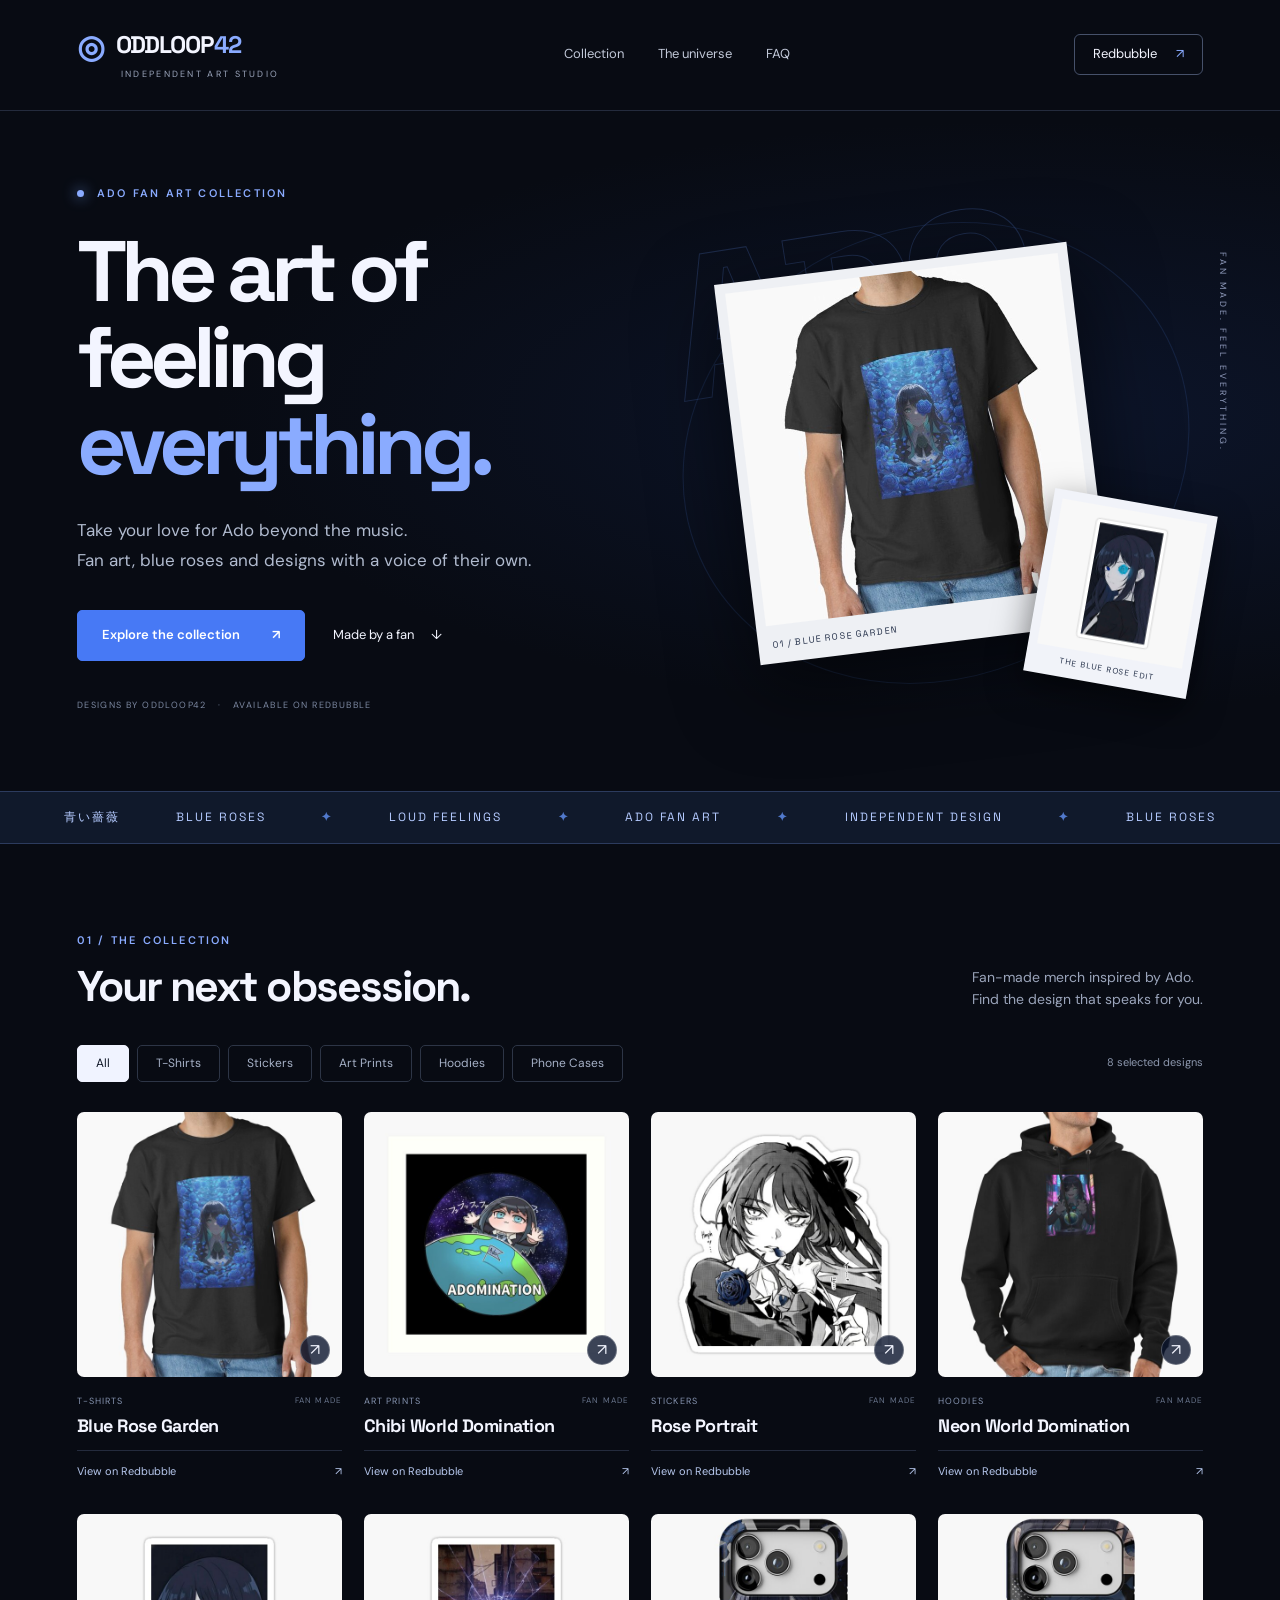
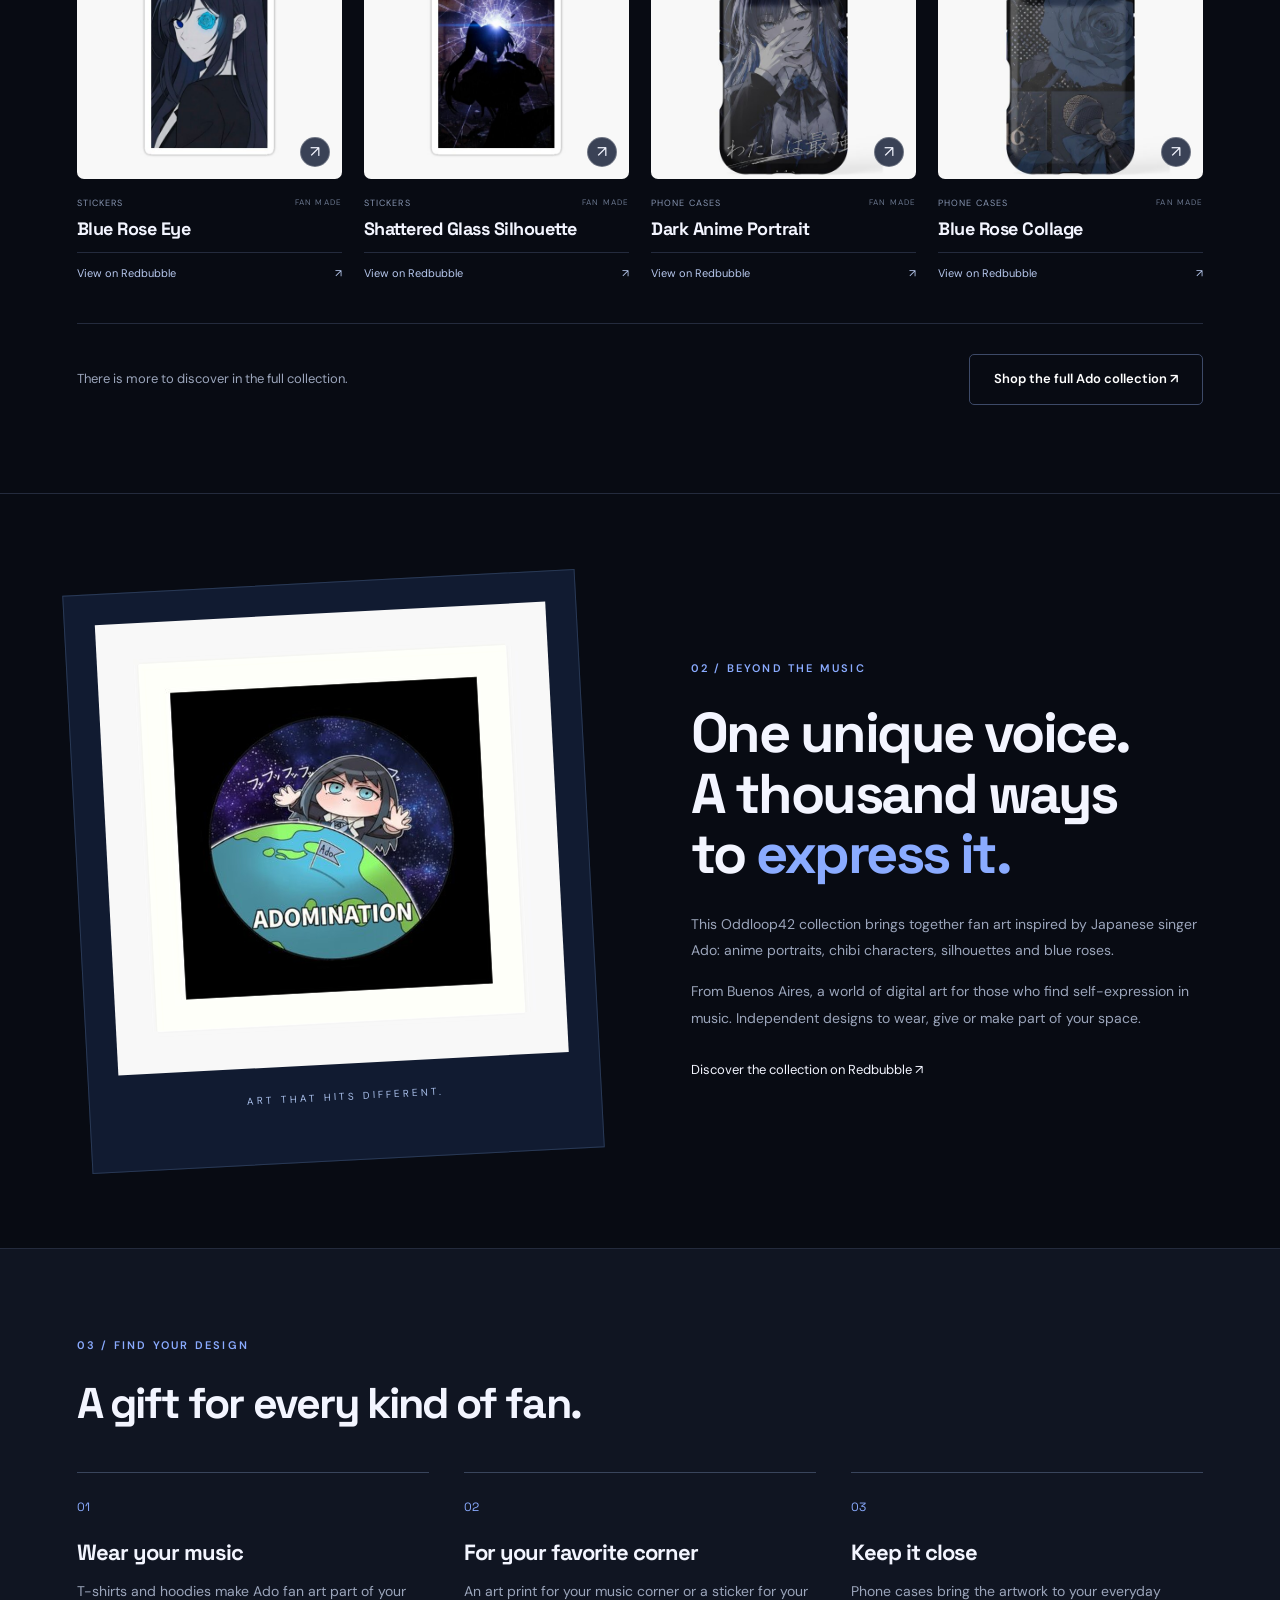
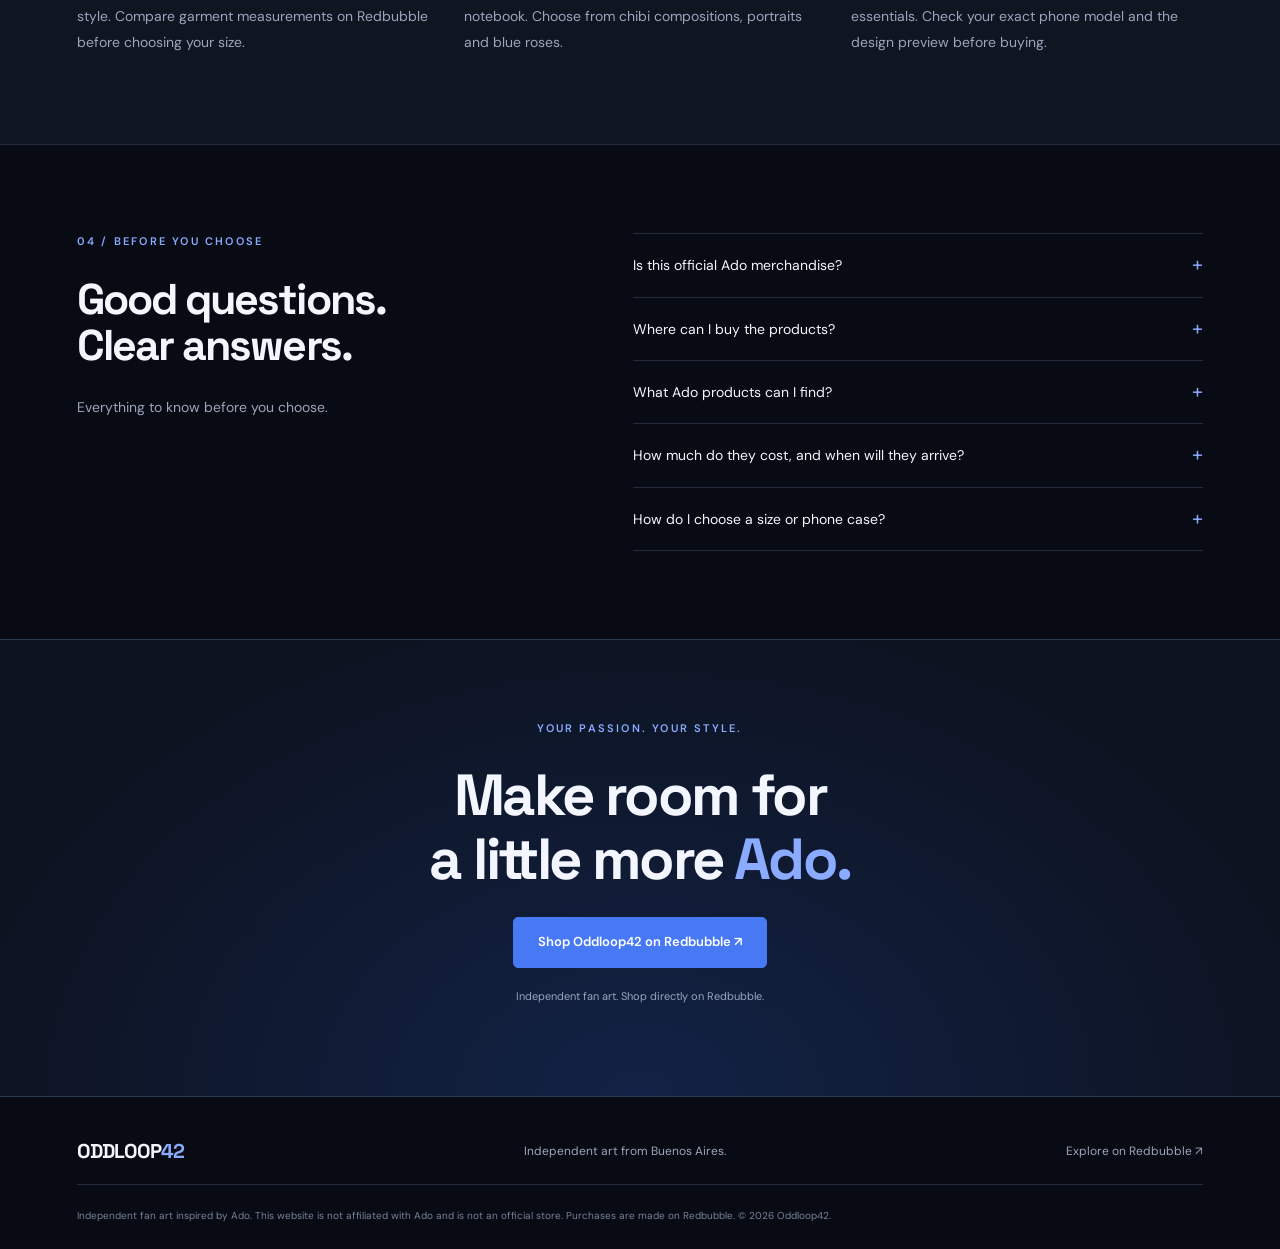
==== index.html @ e6bc679f "Add files via upload" ====
<!doctype html><html lang="en"><head><meta charset="utf-8"><meta name="viewport" content="width=device-width,initial-scale=1"><title>Ado Fan Art Merch: T-Shirts, Stickers &amp; Gifts | Oddloop42</title><meta name="description" content="Discover Ado fan-made merch by Oddloop42: T-shirts, stickers, art prints, hoodies and phone cases with blue roses and anime art. Shop on Redbubble."><meta name="robots" content="index,follow,max-image-preview:large"><meta name="theme-color" content="#080b13"><meta property="og:type" content="website"><meta property="og:locale" content="en_US"><meta property="og:title" content="Ado Fan Art Merch: T-Shirts, Stickers &amp; Gifts | Oddloop42"><meta property="og:description" content="Discover Ado fan-made merch by Oddloop42: T-shirts, stickers, art prints, hoodies and phone cases with blue roses and anime art. Shop on Redbubble."><meta name="twitter:card" content="summary_large_image"><link rel="icon" href="assets/favicon.svg" type="image/svg+xml"><link rel="stylesheet" href="assets/style.css"><script type="application/ld+json">{"@context": "https://schema.org", "@type": "CollectionPage", "name": "Ado Fan-Made Merch | Oddloop42", "description": "A selection of T-shirts, stickers, art prints, hoodies and phone cases featuring Ado fan art by Oddloop42.", "inLanguage": "en", "about": {"@type": "Thing", "name": "Ado fan art"}, "publisher": {"@type": "Organization", "name": "Oddloop42", "sameAs": ["https://oddloop42.redbubble.com"]}}</script></head><body><a class="skip" href="#content">Skip to content</a><header><a class="brand" href="index.html" aria-label="Oddloop42, home"><span class="mark">◎</span> ODDLOOP<span class="blue">42</span><small>INDEPENDENT ART STUDIO</small></a><nav aria-label="Main navigation"><a href="index.html#collection">Collection</a><a href="index.html#universe">The universe</a><a href="index.html#faq">FAQ</a></nav><a class="shop-nav" href="https://www.redbubble.com/people/oddloop42/shop?asc=u&collections=4354562" target="_blank" rel="noopener">Redbubble <span>↗</span></a></header>
<main id="content"><section class="hero"><div class="hero-copy"><p class="eyebrow"><span class="live-dot"></span> ADO FAN ART COLLECTION</p><h1>The art of<br>feeling <em>everything.</em></h1><p class="intro">Take your love for Ado beyond the music.<br>Fan art, blue roses and designs with a voice of their own.</p><div class="hero-actions"><a class="button" href="#collection">Explore the collection <span>↗</span></a><a class="text-link" href="#universe">Made by a fan <span>↓</span></a></div><p class="hero-note">DESIGNS BY ODDLOOP42 <span>·</span> AVAILABLE ON REDBUBBLE</p></div><div class="hero-art"><span class="outline-word" aria-hidden="true">ADO</span><div class="orbit" aria-hidden="true"></div><a class="hero-main-image" href="designs/blue-rose-garden.html"><img src="assets/blue-rose-garden.jpg" width="600" height="600" fetchpriority="high" alt="Ado Blue Rose Garden black T-shirt by Oddloop42"><span>01 / BLUE ROSE GARDEN <b>↗</b></span></a><a class="hero-small-image" href="designs/blue-rose-eye.html"><img src="assets/blue-rose-eye.jpg" width="600" height="600" alt="Ado Blue Rose Eye sticker"><span>THE BLUE ROSE EDIT</span></a><span class="vertical-note">FAN MADE. FEEL EVERYTHING.</span></div></section>
<div class="ticker" aria-hidden="true"><span>青い薔薇</span> BLUE ROSES <b>✦</b> LOUD FEELINGS <b>✦</b> ADO FAN ART <b>✦</b> INDEPENDENT DESIGN <b>✦</b> BLUE ROSES</div>
<section id="collection" class="collection section"><div class="section-top"><div><p class="eyebrow">01 / THE COLLECTION</p><h2>Your next obsession.</h2></div><p>Fan-made merch inspired by Ado.<br>Find the design that speaks for you.</p></div><div class="filters" role="group" aria-label="Filter products"><button type="button" data-filter="All" aria-pressed="true">All</button><button type="button" data-filter="T-Shirts" aria-pressed="false">T-Shirts</button><button type="button" data-filter="Stickers" aria-pressed="false">Stickers</button><button type="button" data-filter="Art Prints" aria-pressed="false">Art Prints</button><button type="button" data-filter="Hoodies" aria-pressed="false">Hoodies</button><button type="button" data-filter="Phone Cases" aria-pressed="false">Phone Cases</button><span id="count" aria-live="polite">8 selected designs</span></div><div class="product-grid"><article class="product" data-category="T-Shirts"><a class="product-image" href="designs/blue-rose-garden.html"><img src="assets/blue-rose-garden.jpg" width="600" height="600" loading="lazy" decoding="async" alt="T-Shirts featuring Ado: Blue Rose Garden, designed by Oddloop42"><span class="image-arrow" aria-hidden="true">↗</span></a><div class="product-meta"><span>T-Shirts</span><span>FAN MADE</span></div><h3><a href="designs/blue-rose-garden.html">Blue Rose Garden</a></h3><a class="product-buy" href="https://www.redbubble.com/i/t-shirt/Ado-Blue-Rose-Garden-Utaite-Anime-Art-by-Oddloop42/174841764/lrcw" target="_blank" rel="noopener">View on Redbubble <span>↗</span></a></article><article class="product" data-category="Art Prints"><a class="product-image" href="designs/chibi-world-domination.html"><img src="assets/chibi-world-domination.jpg" width="600" height="600" loading="lazy" decoding="async" alt="Art Prints featuring Ado: Chibi World Domination, designed by Oddloop42"><span class="image-arrow" aria-hidden="true">↗</span></a><div class="product-meta"><span>Art Prints</span><span>FAN MADE</span></div><h3><a href="designs/chibi-world-domination.html">Chibi World Domination</a></h3><a class="product-buy" href="https://www.redbubble.com/i/art-print/Ado-Chibi-World-Domination-Adomination-Space-Art-by-Oddloop42/173687102/wqnt" target="_blank" rel="noopener">View on Redbubble <span>↗</span></a></article><article class="product" data-category="Stickers"><a class="product-image" href="designs/rose-portrait.html"><img src="assets/rose-portrait.jpg" width="600" height="600" loading="lazy" decoding="async" alt="Stickers featuring Ado: Rose Portrait, designed by Oddloop42"><span class="image-arrow" aria-hidden="true">↗</span></a><div class="product-meta"><span>Stickers</span><span>FAN MADE</span></div><h3><a href="designs/rose-portrait.html">Rose Portrait</a></h3><a class="product-buy" href="https://www.redbubble.com/i/sticker/Ado-Rose-Portrait-Monochrome-Utaite-Fan-Art-by-Oddloop42/180071216/7sgk" target="_blank" rel="noopener">View on Redbubble <span>↗</span></a></article><article class="product" data-category="Hoodies"><a class="product-image" href="designs/neon-world-domination.html"><img src="assets/neon-world-domination.jpg" width="600" height="600" loading="lazy" decoding="async" alt="Hoodies featuring Ado: Neon World Domination, designed by Oddloop42"><span class="image-arrow" aria-hidden="true">↗</span></a><div class="product-meta"><span>Hoodies</span><span>FAN MADE</span></div><h3><a href="designs/neon-world-domination.html">Neon World Domination</a></h3><a class="product-buy" href="https://www.redbubble.com/i/hoodie/Ado-World-Domination-Neon-Adomination-Fan-Art-by-Oddloop42/174841675/2j5j" target="_blank" rel="noopener">View on Redbubble <span>↗</span></a></article><article class="product" data-category="Stickers"><a class="product-image" href="designs/blue-rose-eye.html"><img src="assets/blue-rose-eye.jpg" width="600" height="600" loading="lazy" decoding="async" alt="Stickers featuring Ado: Blue Rose Eye, designed by Oddloop42"><span class="image-arrow" aria-hidden="true">↗</span></a><div class="product-meta"><span>Stickers</span><span>FAN MADE</span></div><h3><a href="designs/blue-rose-eye.html">Blue Rose Eye</a></h3><a class="product-buy" href="https://www.redbubble.com/i/sticker/Ado-Blue-Rose-Eye-Anime-Portrait-Art-by-Oddloop42/175007429/7sgk" target="_blank" rel="noopener">View on Redbubble <span>↗</span></a></article><article class="product" data-category="Stickers"><a class="product-image" href="designs/shattered-glass.html"><img src="assets/shattered-glass.jpg" width="600" height="600" loading="lazy" decoding="async" alt="Stickers featuring Ado: Shattered Glass Silhouette, designed by Oddloop42"><span class="image-arrow" aria-hidden="true">↗</span></a><div class="product-meta"><span>Stickers</span><span>FAN MADE</span></div><h3><a href="designs/shattered-glass.html">Shattered Glass Silhouette</a></h3><a class="product-buy" href="https://www.redbubble.com/i/sticker/Ado-Shattered-Glass-Silhouette-Blue-Rose-Art-by-Oddloop42/175007357/7sgk" target="_blank" rel="noopener">View on Redbubble <span>↗</span></a></article><article class="product" data-category="Phone Cases"><a class="product-image" href="designs/dark-anime-portrait.html"><img src="assets/dark-anime-portrait.jpg" width="600" height="600" loading="lazy" decoding="async" alt="Phone Cases featuring Ado: Dark Anime Portrait, designed by Oddloop42"><span class="image-arrow" aria-hidden="true">↗</span></a><div class="product-meta"><span>Phone Cases</span><span>FAN MADE</span></div><h3><a href="designs/dark-anime-portrait.html">Dark Anime Portrait</a></h3><a class="product-buy" href="https://www.redbubble.com/i/iphone-case/Ado-Dark-Anime-Portrait-Adomination-J-Pop-Art-by-Oddloop42/180855711/3bp7" target="_blank" rel="noopener">View on Redbubble <span>↗</span></a></article><article class="product" data-category="Phone Cases"><a class="product-image" href="designs/blue-rose-collage.html"><img src="assets/blue-rose-collage.jpg" width="600" height="600" loading="lazy" decoding="async" alt="Phone Cases featuring Ado: Blue Rose Collage, designed by Oddloop42"><span class="image-arrow" aria-hidden="true">↗</span></a><div class="product-meta"><span>Phone Cases</span><span>FAN MADE</span></div><h3><a href="designs/blue-rose-collage.html">Blue Rose Collage</a></h3><a class="product-buy" href="https://www.redbubble.com/i/iphone-case/Ado-Blue-Rose-Collage-J-Pop-Fan-Art-by-Oddloop42/180855771/3bp7" target="_blank" rel="noopener">View on Redbubble <span>↗</span></a></article></div><div class="collection-bottom"><p>There is more to discover in the full collection.</p><a class="button secondary" href="https://www.redbubble.com/people/oddloop42/shop?asc=u&collections=4354562" target="_blank" rel="noopener">Shop the full Ado collection ↗</a></div></section>
<section id="universe" class="universe section"><div class="universe-art"><img src="assets/chibi-world-domination.jpg" width="600" height="600" loading="lazy" alt="Ado Chibi World Domination art print, space-themed fan art"><span>ART THAT HITS DIFFERENT.</span></div><div class="universe-copy"><p class="eyebrow">02 / BEYOND THE MUSIC</p><h2>One unique voice.<br>A thousand ways<br>to <em>express it.</em></h2><p>This Oddloop42 collection brings together fan art inspired by Japanese singer Ado: anime portraits, chibi characters, silhouettes and blue roses.</p><p>From Buenos Aires, a world of digital art for those who find self-expression in music. Independent designs to wear, give or make part of your space.</p><a class="text-link" href="https://www.redbubble.com/people/oddloop42/shop?asc=u&collections=4354562" target="_blank" rel="noopener">Discover the collection on Redbubble ↗</a></div></section>
<section class="guide section"><p class="eyebrow">03 / FIND YOUR DESIGN</p><h2>A gift for every kind of fan.</h2><div class="guide-grid"><article><span>01</span><h3>Wear your music</h3><p>T-shirts and hoodies make Ado fan art part of your style. Compare garment measurements on Redbubble before choosing your size.</p></article><article><span>02</span><h3>For your favorite corner</h3><p>An art print for your music corner or a sticker for your notebook. Choose from chibi compositions, portraits and blue roses.</p></article><article><span>03</span><h3>Keep it close</h3><p>Phone cases bring the artwork to your everyday essentials. Check your exact phone model and the design preview before buying.</p></article></div></section>
<section id="faq" class="faq section"><div><p class="eyebrow">04 / BEFORE YOU CHOOSE</p><h2>Good questions.<br>Clear answers.</h2><p>Everything to know before you choose.</p></div><div class="faq-list"><details><summary>Is this official Ado merchandise?</summary><p>No. This is an independent fan art collection by Oddloop42, inspired by Ado. This website is not affiliated with the singer or her team.</p></details><details><summary>Where can I buy the products?</summary><p>Each design links to its real Redbubble product page. Choose an available option, check the current price and complete your order there.</p></details><details><summary>What Ado products can I find?</summary><p>The selection includes T-shirts, stickers, art prints, hoodies and phone cases featuring anime portraits, chibi designs and blue roses. Check availability on Redbubble.</p></details><details><summary>How much do they cost, and when will they arrive?</summary><p>Final prices, shipping costs and estimated delivery dates depend on the product, selected options and your address. Check this information on Redbubble before paying.</p></details><details><summary>How do I choose a size or phone case?</summary><p>Check the size guide on the garment listing and compare it with something you already own. For phone cases, select your exact phone model and review the artwork crop.</p></details></div></section>
<section class="final-cta"><p class="eyebrow">YOUR PASSION. YOUR STYLE.</p><h2>Make room for<br>a little more <em>Ado.</em></h2><a class="button" href="https://www.redbubble.com/people/oddloop42/shop?asc=u&collections=4354562" target="_blank" rel="noopener">Shop Oddloop42 on Redbubble ↗</a><p>Independent fan art. Shop directly on Redbubble.</p></section></main><script src="assets/app.js" defer></script><footer><a class="brand" href="index.html">ODDLOOP<span class="blue">42</span></a><p>Independent art from Buenos Aires.</p><a href="https://www.redbubble.com/people/oddloop42/shop?asc=u&collections=4354562" target="_blank" rel="noopener">Explore on Redbubble ↗</a><div class="legal">Independent fan art inspired by Ado. This website is not affiliated with Ado and is not an official store. Purchases are made on Redbubble. © 2026 Oddloop42.</div></footer></body></html>
---- assets/style.css ----
@import url('https://fonts.googleapis.com/css2?family=DM+Sans:wght@400;500;600;700&family=Space+Grotesk:wght@400;500;600;700&display=swap');
:root{color-scheme:dark;--bg:#080b13;--panel:#111622;--muted:#9ba5bb;--line:#242b3d;--blue:#8aabff;--accent:#4779f5}*{box-sizing:border-box}html{scroll-behavior:smooth;scroll-padding-top:30px}body{margin:0;background:var(--bg);color:#f3f5ff;font-family:'DM Sans',Arial,sans-serif;font-size:16px;line-height:1.6}h1,h2,h3,.brand{font-family:'Space Grotesk',Arial,sans-serif;line-height:1.08;letter-spacing:-.045em}h1,h2,h3,p{margin-top:0}a{color:inherit;text-decoration:none}button{font:inherit}img{max-width:100%;display:block;object-fit:cover}a,button,summary{-webkit-tap-highlight-color:transparent}a:focus-visible,button:focus-visible,summary:focus-visible{outline:3px solid var(--blue);outline-offset:6px}em{font-style:normal;color:var(--blue)}[hidden]{display:none!important}.skip{position:absolute;left:24px;top:-80px;padding:12px;background:#fff;color:#000;z-index:9}.skip:focus{top:20px}header{max-width:1440px;margin:auto;padding:30px 6%;display:flex;align-items:center;justify-content:space-between;border-bottom:1px solid var(--line);gap:24px}.brand{font-weight:700;font-size:24px;letter-spacing:-1px;position:relative;white-space:nowrap}.mark{font-size:32px;vertical-align:middle;color:var(--blue);margin-right:7px}.blue{color:var(--blue)}.brand small{display:block;font:9px 'DM Sans',sans-serif;letter-spacing:2.3px;color:var(--muted);padding-left:44px;margin-top:3px}nav{display:flex;gap:34px;font-size:13px;color:#c2c9d9}nav a:hover,.text-link:hover,.product-buy:hover{color:var(--blue)}.shop-nav{font-size:13px;border:1px solid #46516a;border-radius:6px;padding:9px 18px}.shop-nav span{margin-left:16px;color:var(--blue)}.hero{max-width:1440px;min-height:680px;margin:auto;display:grid;grid-template-columns:1.05fr 1fr;align-items:center;padding:70px 6% 65px;overflow:hidden;gap:30px;background:radial-gradient(ellipse at 80% 45%,#162a5c55,transparent 56%)}.eyebrow{font-size:11px;letter-spacing:2.2px;font-weight:600;color:var(--blue);margin-bottom:26px}.live-dot{display:inline-block;width:7px;height:7px;border-radius:100%;background:var(--blue);margin-right:8px;box-shadow:0 0 14px #719fff}.hero h1{font-size:clamp(54px,6.7vw,96px);letter-spacing:-6px;line-height:1.01;margin-bottom:28px}.hero h1 em{display:inline}.intro{font-size:17px;color:#b1bbcf;line-height:1.75;max-width:510px}.hero-actions{display:flex;align-items:center;gap:28px;margin-top:34px}.button{display:inline-flex;align-items:center;justify-content:center;gap:32px;border:1px solid var(--accent);background:var(--accent);padding:14px 24px;border-radius:5px;color:#fff;font-size:13px;font-weight:600;transition:background .2s,transform .2s}.button:hover{background:#5d89f8;transform:translateY(-2px)}.text-link{font-size:13px}.text-link span{margin-left:14px}.hero-note{font-size:9px;letter-spacing:1.4px;color:#7c88a1;margin-top:37px}.hero-note span{padding:0 8px}.hero-art{position:relative;min-height:490px;display:flex;align-items:center;justify-content:center}.outline-word{position:absolute;top:-35px;left:0;font:bold clamp(130px,16vw,220px) 'Space Grotesk',Arial,sans-serif;letter-spacing:-15px;-webkit-text-stroke:1px #4364a952;color:transparent;transform:rotate(-9deg);user-select:none}.orbit{border:1px solid #3960a735;position:absolute;width:450px;height:450px;border-radius:50%;transform:rotate(-24deg) scaleX(1.15)}.hero-main-image{width:355px;background:#eef0f4;padding:10px;transform:rotate(-7deg);box-shadow:0 25px 80px #0009;position:relative;margin-right:45px}.hero-main-image img{width:100%;height:auto;aspect-ratio:1}.hero-main-image span{font:9px 'Space Grotesk',sans-serif;letter-spacing:1.2px;color:#243049;display:flex;justify-content:space-between;padding:13px 4px 3px}.hero-small-image{position:absolute;width:165px;bottom:12px;right:0;background:#f1f3f9;padding:9px;transform:rotate(10deg);box-shadow:0 12px 35px #0008}.hero-small-image span{display:block;color:#243049;font-size:8px;letter-spacing:1px;text-align:center;padding-top:7px}.vertical-note{position:absolute;right:-27px;top:44px;writing-mode:vertical-rl;letter-spacing:3px;font-size:9px;color:#8f9abb}.ticker{border-top:1px solid #2c3b5e;border-bottom:1px solid #2c3b5e;background:#10192b;padding:17px 5%;display:flex;justify-content:space-between;gap:28px;white-space:nowrap;overflow:hidden;color:#b4caff;font:12px 'Space Grotesk',Arial,sans-serif;letter-spacing:2px}.ticker b{color:#5179cc}.section{max-width:1440px;margin:auto;padding:88px 6%}.section-top{display:flex;align-items:flex-end;justify-content:space-between;gap:30px}.section-top .eyebrow{margin-bottom:15px}h2{font-size:43px;margin-bottom:26px}.section-top h2{margin-bottom:0}.section-top>p{color:var(--muted);font-size:14px;margin:0}.filters{display:flex;align-items:center;gap:8px;flex-wrap:wrap;margin:34px 0 30px}.filters button{padding:8px 18px;color:#a6b1c7;background:transparent;border:1px solid #2d3546;border-radius:5px;font-size:12px;cursor:pointer}.filters button[aria-pressed=true]{background:#f0f3ff;border-color:#f0f3ff;color:#101728}.filters button:hover{border-color:var(--blue)}#count{margin-left:auto;font-size:11px;color:#8c97ad}.product-grid{display:grid;grid-template-columns:repeat(4,1fr);gap:34px 22px}.product-image{display:block;position:relative;border-radius:7px;overflow:hidden;background:#f8f8f8}.product-image img{width:100%;height:auto;aspect-ratio:1;transition:transform .3s}.product-image:hover img{transform:scale(1.04)}.image-arrow{position:absolute;right:12px;bottom:12px;width:30px;height:30px;background:#0b142dcc;border:1px solid #fff4;border-radius:50%;text-align:center;line-height:28px}.product-meta{display:flex;justify-content:space-between;color:#8694b0;font-size:9px;text-transform:uppercase;letter-spacing:1.1px;margin:17px 0 8px}.product-meta span:last-child{font-size:8px;color:#69758c}.product h3{font-size:18px;letter-spacing:-.5px;margin-bottom:14px}.product-buy{font-size:11px;color:#b6c7ed;display:flex;justify-content:space-between;border-top:1px solid var(--line);padding-top:12px}.collection-bottom{display:flex;justify-content:space-between;align-items:center;border-top:1px solid var(--line);padding-top:30px;margin-top:40px}.collection-bottom p{font-size:13px;color:var(--muted);margin:0}.secondary{background:transparent;border-color:#3d4a68}.secondary:hover{background:#192744}.universe{border-top:1px solid var(--line);display:grid;grid-template-columns:1fr 1fr;gap:9%;align-items:center}.universe-art{position:relative;background:#111b31;padding:30px 30px 55px;border:1px solid #293955;transform:rotate(-3deg)}.universe-art img{width:100%;aspect-ratio:1}.universe-art span{display:block;font-size:10px;letter-spacing:3px;margin-top:25px;color:#a9bfea;text-align:center}.universe h2{font-size:56px;line-height:1.08}.universe-copy>p:not(.eyebrow){font-size:14px;color:var(--muted);line-height:1.9}.universe-copy .text-link{display:inline-block;margin-top:15px}.guide{background:#101522;border-block:1px solid var(--line)}.guide h2{max-width:650px}.guide-grid{display:grid;grid-template-columns:repeat(3,1fr);gap:35px;margin-top:45px}.guide-grid article{border-top:1px solid #39455c;padding-top:20px}.guide-grid span{font:12px 'Space Grotesk',sans-serif;color:var(--blue)}.guide-grid h3{font-size:22px;margin:22px 0 14px}.guide-grid p{font-size:14px;color:var(--muted);line-height:1.85;margin:0}.faq{display:grid;grid-template-columns:.9fr 1.1fr;gap:8%}.faq>div>p:last-child{color:var(--muted);font-size:14px}.faq details{border-bottom:1px solid var(--line);padding:20px 0}.faq details:first-child{border-top:1px solid var(--line)}summary{cursor:pointer;list-style:none;font-size:14px;display:flex;justify-content:space-between;gap:20px}summary::-webkit-details-marker{display:none}summary:after{content:'+';font-size:20px;color:var(--blue);line-height:1}details[open] summary:after{content:'−'}.faq details p{font-size:14px;color:var(--muted);margin:17px 22px 0 0}.final-cta{text-align:center;padding:80px 20px 90px;border-block:1px solid #293654;background:radial-gradient(ellipse at center bottom,#17316a80,transparent 75%),#0d1321}.final-cta h2{font-size:58px;line-height:1.1}.final-cta>p:last-child{font-size:11px;color:var(--muted);margin:20px 0 0}footer{padding:44px 6% 25px;max-width:1440px;margin:auto;display:flex;align-items:center;justify-content:space-between;flex-wrap:wrap;gap:22px}footer .brand{font-size:20px}footer p,footer>a:last-of-type{font-size:12px;color:var(--muted);margin:0}.legal{width:100%;border-top:1px solid var(--line);padding-top:22px;color:#77829a;font-size:10px;line-height:1.7}.back{display:inline-block;color:var(--muted);font-size:13px;margin-bottom:40px}.detail-grid{display:grid;grid-template-columns:1fr 1fr;gap:7%}.detail-image{border-radius:8px;width:100%;height:auto;position:sticky;top:30px}.detail h1{font-size:60px;margin-bottom:25px}.detail h2{font-size:23px;margin:35px 0 15px}.detail-grid p:not(.eyebrow){color:var(--muted)}.detail-note{font-size:12px}.related{margin-top:70px;border-top:1px solid var(--line);padding-top:15px}.related-links{display:flex;flex-wrap:wrap;gap:12px}.related-links a{font-size:13px;padding:12px 18px;border:1px solid var(--line);border-radius:5px}.related-links a:hover{border-color:var(--blue)}
@media(min-width:1600px){.hero h1{font-size:96px}}@media(max-width:1100px){header nav{gap:20px}.hero{min-height:590px}.hero h1{letter-spacing:-4px}.hero-art{min-height:420px}.hero-main-image{width:285px;margin-right:20px}.hero-small-image{width:135px;bottom:20px}.orbit{width:340px;height:340px}.product-grid{grid-template-columns:repeat(3,1fr)}.universe h2{font-size:46px}.vertical-note{right:-18px}#count{width:100%;margin:8px 0 0}.detail h1{font-size:45px}}@media(max-width:760px){header{padding:22px 5%;gap:15px;flex-wrap:wrap}.brand{font-size:20px}.brand small{font-size:7px;letter-spacing:1.4px}.mark{font-size:27px}header nav{order:3;width:100%;justify-content:center;border-top:1px solid var(--line);padding-top:17px;font-size:12px;gap:30px}.shop-nav{font-size:11px;padding:8px 12px}.hero{padding:48px 6% 35px;grid-template-columns:1fr;gap:15px}.hero h1{font-size:68px;letter-spacing:-4px}.hero .intro{font-size:15px}.eyebrow{font-size:9px;letter-spacing:1.6px;margin-bottom:22px}.hero-art{min-height:395px;margin-top:22px}.hero-main-image{width:265px;margin-right:40px}.hero-small-image{width:135px;right:15px;bottom:0}.outline-word{font-size:175px;left:15px;top:-35px}.vertical-note{right:0}.orbit{width:310px;height:310px}.hero-note{font-size:8px;letter-spacing:.6px}.hero-actions{gap:20px}.button{gap:18px;padding:13px 19px;font-size:12px}.text-link{font-size:12px}.ticker{font-size:10px;padding-block:13px;justify-content:flex-start;gap:22px}.section{padding:58px 6%}.section-top{display:block}.section-top>p{margin-top:20px;font-size:13px}h2{font-size:34px}.filters{gap:7px;margin-top:26px}.filters button{padding:7px 11px;font-size:11px}.product-grid{grid-template-columns:repeat(2,minmax(0,1fr));gap:28px 14px}.product-meta{font-size:8px;letter-spacing:.5px}.product-meta span:last-child{display:none}.product h3{font-size:16px;line-height:1.2;min-height:38px}.product-buy{font-size:10px}.collection-bottom{align-items:flex-start;gap:15px;flex-direction:column}.universe{grid-template-columns:1fr;gap:45px}.universe-art{max-width:390px;margin:auto;padding:20px 20px 30px}.universe h2{font-size:45px}.guide-grid{grid-template-columns:1fr;gap:28px;margin-top:30px}.guide-grid h3{margin-top:15px}.faq{grid-template-columns:1fr;gap:25px}.final-cta{padding:58px 6%}.final-cta h2{font-size:42px}footer{padding:32px 6% 22px;gap:16px}footer p{width:100%;order:2}footer .legal{order:3}.detail-grid{grid-template-columns:1fr;gap:30px}.detail-image{position:static}.detail h1{font-size:46px}.detail .intro{font-size:16px}.related{margin-top:40px}}
@media(prefers-reduced-motion:reduce){html{scroll-behavior:auto}*,*:before,*:after{transition:none!important}}

img{height:auto}.hero-small-image img{width:100%;aspect-ratio:1}

@media(max-width:760px){.hero-actions .button{white-space:nowrap;padding:13px 14px;gap:12px}.hero-actions .text-link{white-space:nowrap}}
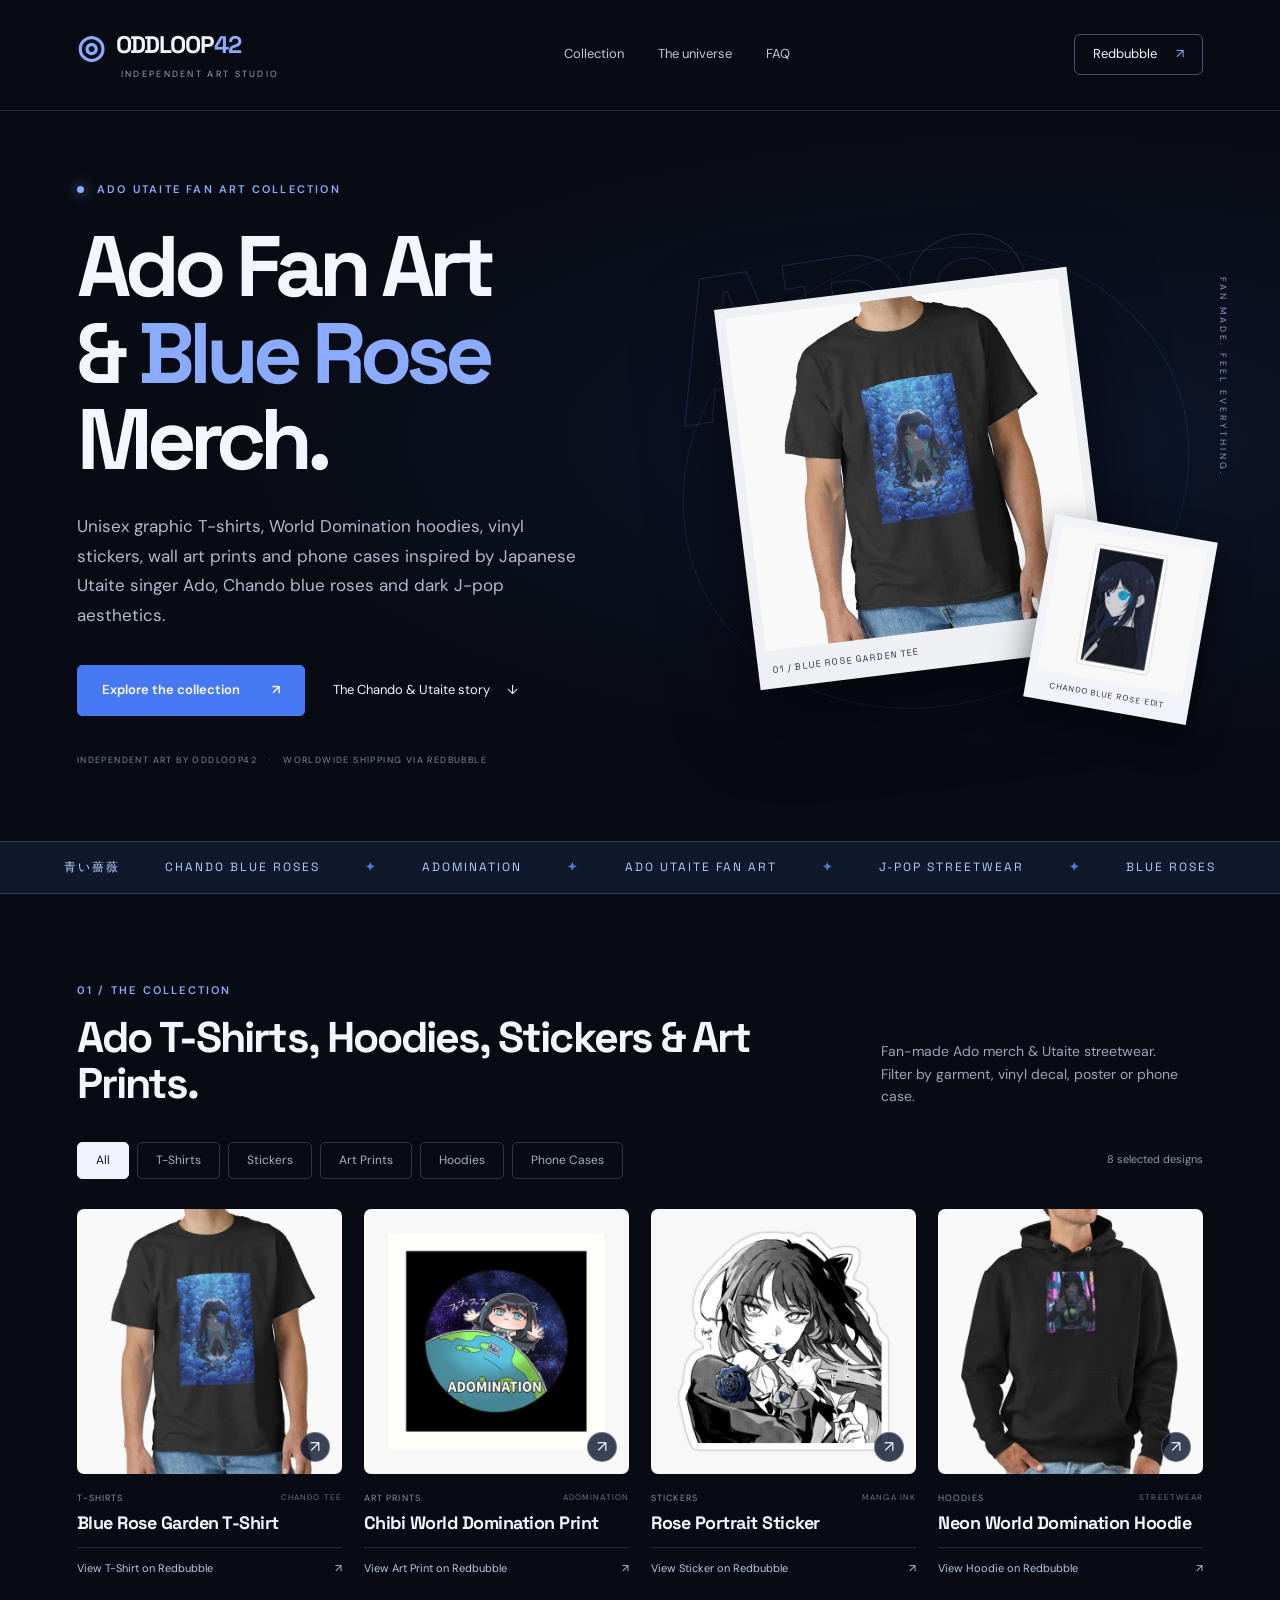
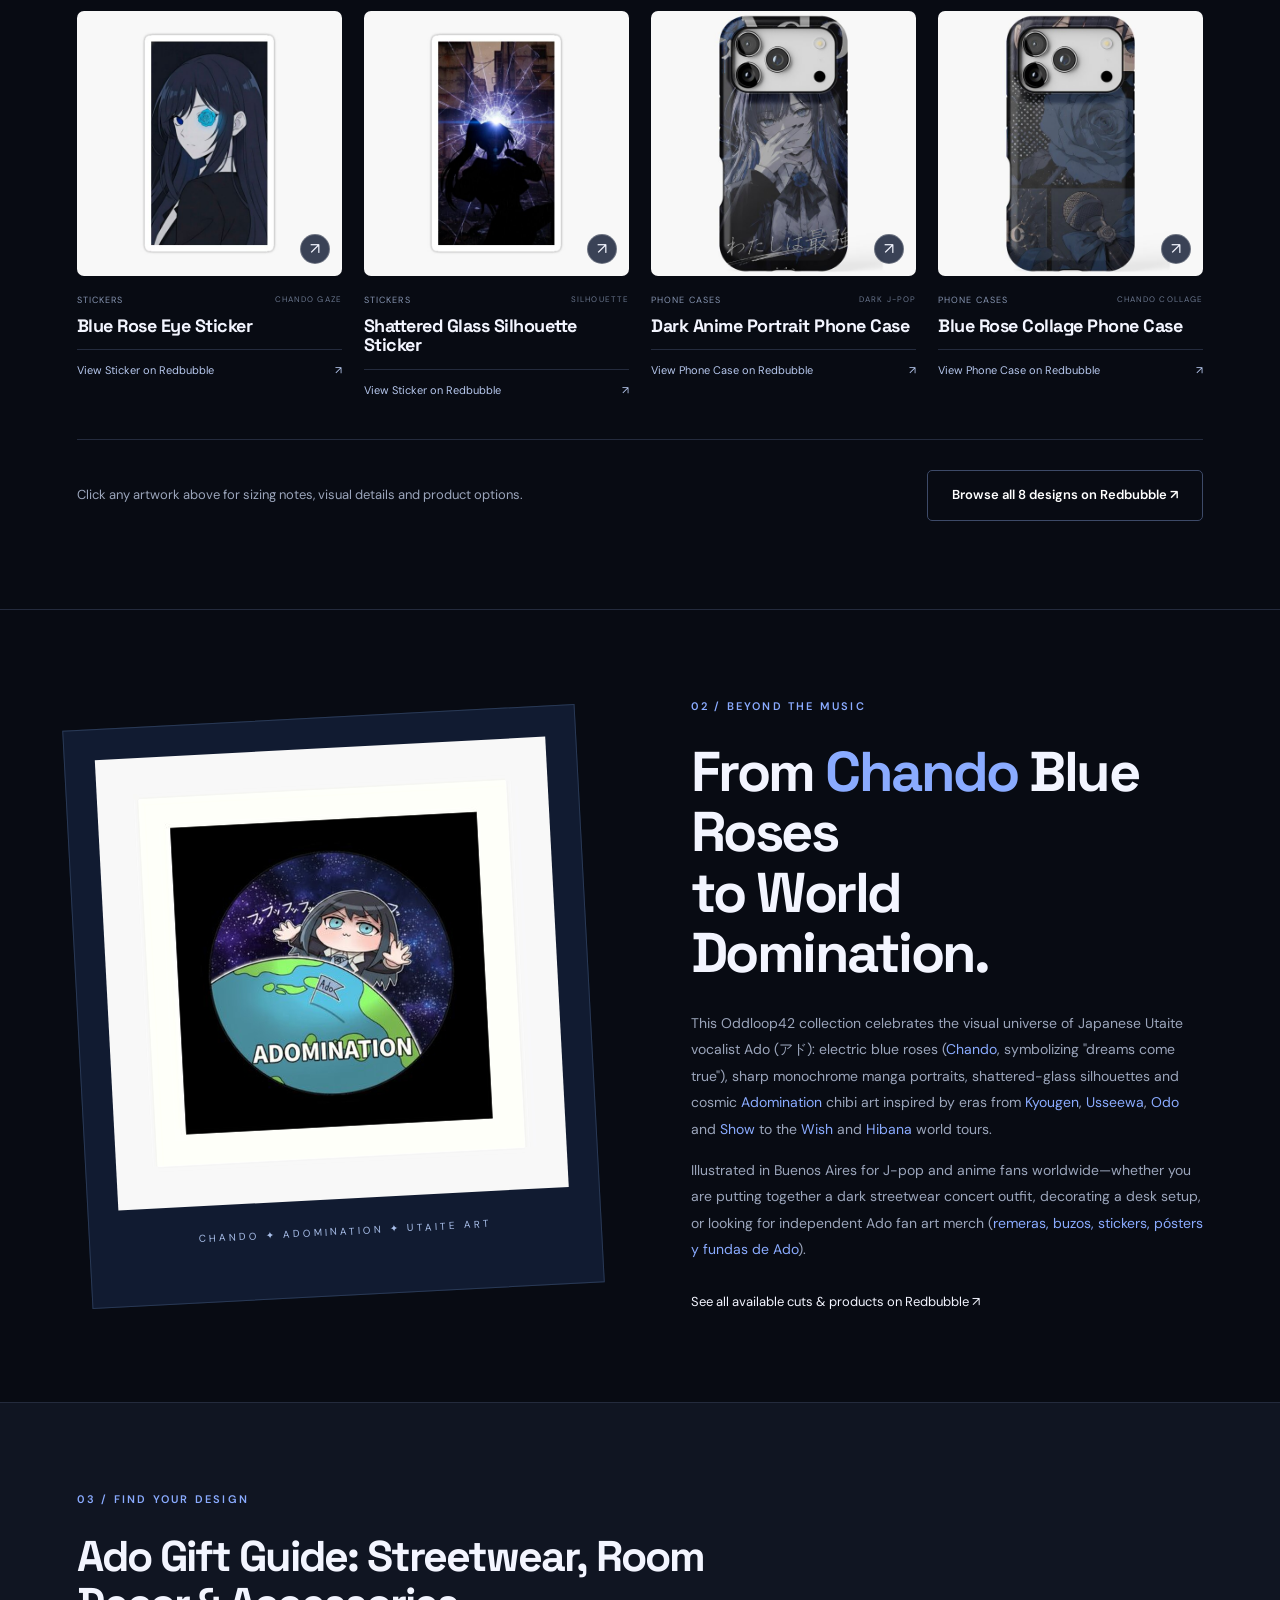
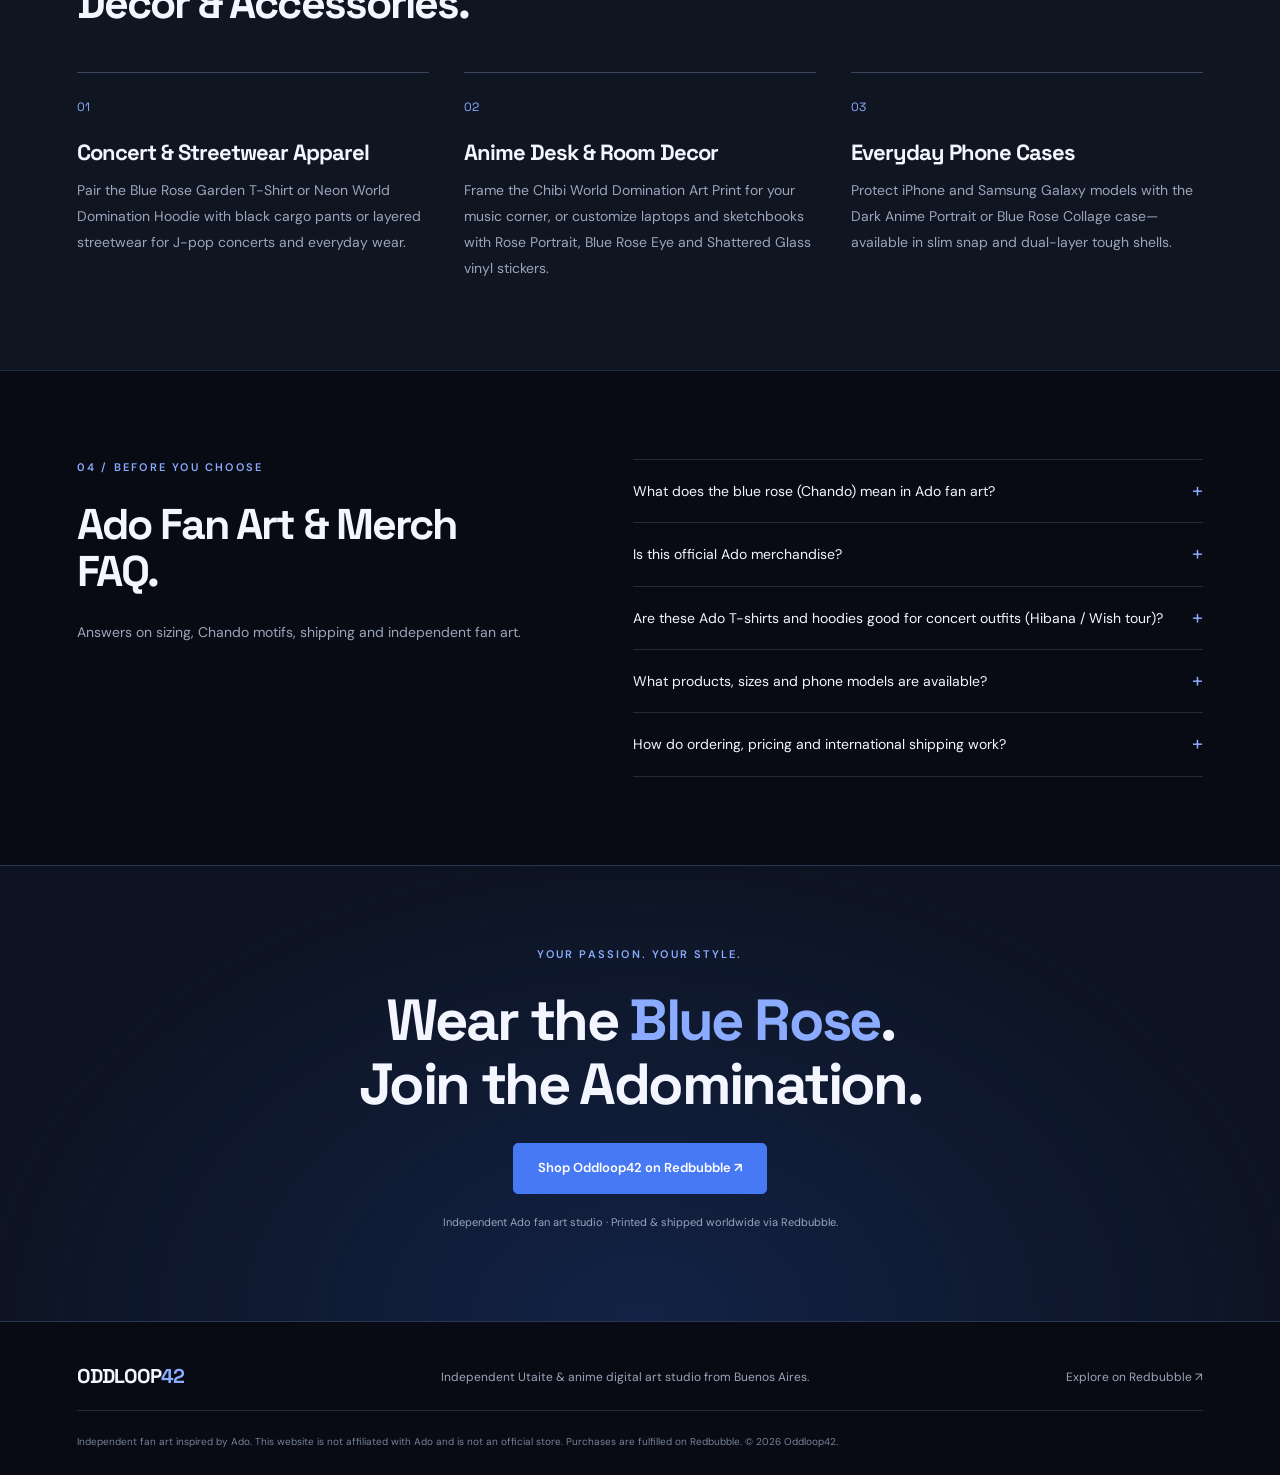
==== commit ef6d0e2f: "Improve SEO titles, headings, product copy, and JSON-LD schema" ====
--- a/index.html
+++ b/index.html
@@ -1,8 +1,8 @@
-<!doctype html><html lang="en"><head><meta charset="utf-8"><meta name="viewport" content="width=device-width,initial-scale=1"><title>Ado Fan Art Merch: T-Shirts, Stickers &amp; Gifts | Oddloop42</title><meta name="description" content="Discover Ado fan-made merch by Oddloop42: T-shirts, stickers, art prints, hoodies and phone cases with blue roses and anime art. Shop on Redbubble."><meta name="robots" content="index,follow,max-image-preview:large"><meta name="theme-color" content="#080b13"><meta property="og:type" content="website"><meta property="og:locale" content="en_US"><meta property="og:title" content="Ado Fan Art Merch: T-Shirts, Stickers &amp; Gifts | Oddloop42"><meta property="og:description" content="Discover Ado fan-made merch by Oddloop42: T-shirts, stickers, art prints, hoodies and phone cases with blue roses and anime art. Shop on Redbubble."><meta name="twitter:card" content="summary_large_image"><link rel="icon" href="assets/favicon.svg" type="image/svg+xml"><link rel="stylesheet" href="assets/style.css"><script type="application/ld+json">{"@context": "https://schema.org", "@type": "CollectionPage", "name": "Ado Fan-Made Merch | Oddloop42", "description": "A selection of T-shirts, stickers, art prints, hoodies and phone cases featuring Ado fan art by Oddloop42.", "inLanguage": "en", "about": {"@type": "Thing", "name": "Ado fan art"}, "publisher": {"@type": "Organization", "name": "Oddloop42", "sameAs": ["https://oddloop42.redbubble.com"]}}</script></head><body><a class="skip" href="#content">Skip to content</a><header><a class="brand" href="index.html" aria-label="Oddloop42, home"><span class="mark">◎</span> ODDLOOP<span class="blue">42</span><small>INDEPENDENT ART STUDIO</small></a><nav aria-label="Main navigation"><a href="index.html#collection">Collection</a><a href="index.html#universe">The universe</a><a href="index.html#faq">FAQ</a></nav><a class="shop-nav" href="https://www.redbubble.com/people/oddloop42/shop?asc=u&collections=4354562" target="_blank" rel="noopener">Redbubble <span>↗</span></a></header>
-<main id="content"><section class="hero"><div class="hero-copy"><p class="eyebrow"><span class="live-dot"></span> ADO FAN ART COLLECTION</p><h1>The art of<br>feeling <em>everything.</em></h1><p class="intro">Take your love for Ado beyond the music.<br>Fan art, blue roses and designs with a voice of their own.</p><div class="hero-actions"><a class="button" href="#collection">Explore the collection <span>↗</span></a><a class="text-link" href="#universe">Made by a fan <span>↓</span></a></div><p class="hero-note">DESIGNS BY ODDLOOP42 <span>·</span> AVAILABLE ON REDBUBBLE</p></div><div class="hero-art"><span class="outline-word" aria-hidden="true">ADO</span><div class="orbit" aria-hidden="true"></div><a class="hero-main-image" href="designs/blue-rose-garden.html"><img src="assets/blue-rose-garden.jpg" width="600" height="600" fetchpriority="high" alt="Ado Blue Rose Garden black T-shirt by Oddloop42"><span>01 / BLUE ROSE GARDEN <b>↗</b></span></a><a class="hero-small-image" href="designs/blue-rose-eye.html"><img src="assets/blue-rose-eye.jpg" width="600" height="600" alt="Ado Blue Rose Eye sticker"><span>THE BLUE ROSE EDIT</span></a><span class="vertical-note">FAN MADE. FEEL EVERYTHING.</span></div></section>
-<div class="ticker" aria-hidden="true"><span>青い薔薇</span> BLUE ROSES <b>✦</b> LOUD FEELINGS <b>✦</b> ADO FAN ART <b>✦</b> INDEPENDENT DESIGN <b>✦</b> BLUE ROSES</div>
-<section id="collection" class="collection section"><div class="section-top"><div><p class="eyebrow">01 / THE COLLECTION</p><h2>Your next obsession.</h2></div><p>Fan-made merch inspired by Ado.<br>Find the design that speaks for you.</p></div><div class="filters" role="group" aria-label="Filter products"><button type="button" data-filter="All" aria-pressed="true">All</button><button type="button" data-filter="T-Shirts" aria-pressed="false">T-Shirts</button><button type="button" data-filter="Stickers" aria-pressed="false">Stickers</button><button type="button" data-filter="Art Prints" aria-pressed="false">Art Prints</button><button type="button" data-filter="Hoodies" aria-pressed="false">Hoodies</button><button type="button" data-filter="Phone Cases" aria-pressed="false">Phone Cases</button><span id="count" aria-live="polite">8 selected designs</span></div><div class="product-grid"><article class="product" data-category="T-Shirts"><a class="product-image" href="designs/blue-rose-garden.html"><img src="assets/blue-rose-garden.jpg" width="600" height="600" loading="lazy" decoding="async" alt="T-Shirts featuring Ado: Blue Rose Garden, designed by Oddloop42"><span class="image-arrow" aria-hidden="true">↗</span></a><div class="product-meta"><span>T-Shirts</span><span>FAN MADE</span></div><h3><a href="designs/blue-rose-garden.html">Blue Rose Garden</a></h3><a class="product-buy" href="https://www.redbubble.com/i/t-shirt/Ado-Blue-Rose-Garden-Utaite-Anime-Art-by-Oddloop42/174841764/lrcw" target="_blank" rel="noopener">View on Redbubble <span>↗</span></a></article><article class="product" data-category="Art Prints"><a class="product-image" href="designs/chibi-world-domination.html"><img src="assets/chibi-world-domination.jpg" width="600" height="600" loading="lazy" decoding="async" alt="Art Prints featuring Ado: Chibi World Domination, designed by Oddloop42"><span class="image-arrow" aria-hidden="true">↗</span></a><div class="product-meta"><span>Art Prints</span><span>FAN MADE</span></div><h3><a href="designs/chibi-world-domination.html">Chibi World Domination</a></h3><a class="product-buy" href="https://www.redbubble.com/i/art-print/Ado-Chibi-World-Domination-Adomination-Space-Art-by-Oddloop42/173687102/wqnt" target="_blank" rel="noopener">View on Redbubble <span>↗</span></a></article><article class="product" data-category="Stickers"><a class="product-image" href="designs/rose-portrait.html"><img src="assets/rose-portrait.jpg" width="600" height="600" loading="lazy" decoding="async" alt="Stickers featuring Ado: Rose Portrait, designed by Oddloop42"><span class="image-arrow" aria-hidden="true">↗</span></a><div class="product-meta"><span>Stickers</span><span>FAN MADE</span></div><h3><a href="designs/rose-portrait.html">Rose Portrait</a></h3><a class="product-buy" href="https://www.redbubble.com/i/sticker/Ado-Rose-Portrait-Monochrome-Utaite-Fan-Art-by-Oddloop42/180071216/7sgk" target="_blank" rel="noopener">View on Redbubble <span>↗</span></a></article><article class="product" data-category="Hoodies"><a class="product-image" href="designs/neon-world-domination.html"><img src="assets/neon-world-domination.jpg" width="600" height="600" loading="lazy" decoding="async" alt="Hoodies featuring Ado: Neon World Domination, designed by Oddloop42"><span class="image-arrow" aria-hidden="true">↗</span></a><div class="product-meta"><span>Hoodies</span><span>FAN MADE</span></div><h3><a href="designs/neon-world-domination.html">Neon World Domination</a></h3><a class="product-buy" href="https://www.redbubble.com/i/hoodie/Ado-World-Domination-Neon-Adomination-Fan-Art-by-Oddloop42/174841675/2j5j" target="_blank" rel="noopener">View on Redbubble <span>↗</span></a></article><article class="product" data-category="Stickers"><a class="product-image" href="designs/blue-rose-eye.html"><img src="assets/blue-rose-eye.jpg" width="600" height="600" loading="lazy" decoding="async" alt="Stickers featuring Ado: Blue Rose Eye, designed by Oddloop42"><span class="image-arrow" aria-hidden="true">↗</span></a><div class="product-meta"><span>Stickers</span><span>FAN MADE</span></div><h3><a href="designs/blue-rose-eye.html">Blue Rose Eye</a></h3><a class="product-buy" href="https://www.redbubble.com/i/sticker/Ado-Blue-Rose-Eye-Anime-Portrait-Art-by-Oddloop42/175007429/7sgk" target="_blank" rel="noopener">View on Redbubble <span>↗</span></a></article><article class="product" data-category="Stickers"><a class="product-image" href="designs/shattered-glass.html"><img src="assets/shattered-glass.jpg" width="600" height="600" loading="lazy" decoding="async" alt="Stickers featuring Ado: Shattered Glass Silhouette, designed by Oddloop42"><span class="image-arrow" aria-hidden="true">↗</span></a><div class="product-meta"><span>Stickers</span><span>FAN MADE</span></div><h3><a href="designs/shattered-glass.html">Shattered Glass Silhouette</a></h3><a class="product-buy" href="https://www.redbubble.com/i/sticker/Ado-Shattered-Glass-Silhouette-Blue-Rose-Art-by-Oddloop42/175007357/7sgk" target="_blank" rel="noopener">View on Redbubble <span>↗</span></a></article><article class="product" data-category="Phone Cases"><a class="product-image" href="designs/dark-anime-portrait.html"><img src="assets/dark-anime-portrait.jpg" width="600" height="600" loading="lazy" decoding="async" alt="Phone Cases featuring Ado: Dark Anime Portrait, designed by Oddloop42"><span class="image-arrow" aria-hidden="true">↗</span></a><div class="product-meta"><span>Phone Cases</span><span>FAN MADE</span></div><h3><a href="designs/dark-anime-portrait.html">Dark Anime Portrait</a></h3><a class="product-buy" href="https://www.redbubble.com/i/iphone-case/Ado-Dark-Anime-Portrait-Adomination-J-Pop-Art-by-Oddloop42/180855711/3bp7" target="_blank" rel="noopener">View on Redbubble <span>↗</span></a></article><article class="product" data-category="Phone Cases"><a class="product-image" href="designs/blue-rose-collage.html"><img src="assets/blue-rose-collage.jpg" width="600" height="600" loading="lazy" decoding="async" alt="Phone Cases featuring Ado: Blue Rose Collage, designed by Oddloop42"><span class="image-arrow" aria-hidden="true">↗</span></a><div class="product-meta"><span>Phone Cases</span><span>FAN MADE</span></div><h3><a href="designs/blue-rose-collage.html">Blue Rose Collage</a></h3><a class="product-buy" href="https://www.redbubble.com/i/iphone-case/Ado-Blue-Rose-Collage-J-Pop-Fan-Art-by-Oddloop42/180855771/3bp7" target="_blank" rel="noopener">View on Redbubble <span>↗</span></a></article></div><div class="collection-bottom"><p>There is more to discover in the full collection.</p><a class="button secondary" href="https://www.redbubble.com/people/oddloop42/shop?asc=u&collections=4354562" target="_blank" rel="noopener">Shop the full Ado collection ↗</a></div></section>
-<section id="universe" class="universe section"><div class="universe-art"><img src="assets/chibi-world-domination.jpg" width="600" height="600" loading="lazy" alt="Ado Chibi World Domination art print, space-themed fan art"><span>ART THAT HITS DIFFERENT.</span></div><div class="universe-copy"><p class="eyebrow">02 / BEYOND THE MUSIC</p><h2>One unique voice.<br>A thousand ways<br>to <em>express it.</em></h2><p>This Oddloop42 collection brings together fan art inspired by Japanese singer Ado: anime portraits, chibi characters, silhouettes and blue roses.</p><p>From Buenos Aires, a world of digital art for those who find self-expression in music. Independent designs to wear, give or make part of your space.</p><a class="text-link" href="https://www.redbubble.com/people/oddloop42/shop?asc=u&collections=4354562" target="_blank" rel="noopener">Discover the collection on Redbubble ↗</a></div></section>
-<section class="guide section"><p class="eyebrow">03 / FIND YOUR DESIGN</p><h2>A gift for every kind of fan.</h2><div class="guide-grid"><article><span>01</span><h3>Wear your music</h3><p>T-shirts and hoodies make Ado fan art part of your style. Compare garment measurements on Redbubble before choosing your size.</p></article><article><span>02</span><h3>For your favorite corner</h3><p>An art print for your music corner or a sticker for your notebook. Choose from chibi compositions, portraits and blue roses.</p></article><article><span>03</span><h3>Keep it close</h3><p>Phone cases bring the artwork to your everyday essentials. Check your exact phone model and the design preview before buying.</p></article></div></section>
-<section id="faq" class="faq section"><div><p class="eyebrow">04 / BEFORE YOU CHOOSE</p><h2>Good questions.<br>Clear answers.</h2><p>Everything to know before you choose.</p></div><div class="faq-list"><details><summary>Is this official Ado merchandise?</summary><p>No. This is an independent fan art collection by Oddloop42, inspired by Ado. This website is not affiliated with the singer or her team.</p></details><details><summary>Where can I buy the products?</summary><p>Each design links to its real Redbubble product page. Choose an available option, check the current price and complete your order there.</p></details><details><summary>What Ado products can I find?</summary><p>The selection includes T-shirts, stickers, art prints, hoodies and phone cases featuring anime portraits, chibi designs and blue roses. Check availability on Redbubble.</p></details><details><summary>How much do they cost, and when will they arrive?</summary><p>Final prices, shipping costs and estimated delivery dates depend on the product, selected options and your address. Check this information on Redbubble before paying.</p></details><details><summary>How do I choose a size or phone case?</summary><p>Check the size guide on the garment listing and compare it with something you already own. For phone cases, select your exact phone model and review the artwork crop.</p></details></div></section>
-<section class="final-cta"><p class="eyebrow">YOUR PASSION. YOUR STYLE.</p><h2>Make room for<br>a little more <em>Ado.</em></h2><a class="button" href="https://www.redbubble.com/people/oddloop42/shop?asc=u&collections=4354562" target="_blank" rel="noopener">Shop Oddloop42 on Redbubble ↗</a><p>Independent fan art. Shop directly on Redbubble.</p></section></main><script src="assets/app.js" defer></script><footer><a class="brand" href="index.html">ODDLOOP<span class="blue">42</span></a><p>Independent art from Buenos Aires.</p><a href="https://www.redbubble.com/people/oddloop42/shop?asc=u&collections=4354562" target="_blank" rel="noopener">Explore on Redbubble ↗</a><div class="legal">Independent fan art inspired by Ado. This website is not affiliated with Ado and is not an official store. Purchases are made on Redbubble. © 2026 Oddloop42.</div></footer></body></html>+<!doctype html><html lang="en"><head><meta name="google-site-verification" content="pXzeMv8wvtBabQLxrbrE-_iz_yQ5JJcHWC7FZZ65nvI" /><meta charset="utf-8"><meta name="viewport" content="width=device-width,initial-scale=1"><title>Ado Merch &amp; Fan Art Apparel: Blue Rose T-Shirts, Stickers &amp; Prints | Oddloop42</title><meta name="description" content="Original Ado Utaite fan art merch &amp; streetwear: Chando blue rose T-shirts, World Domination hoodies, vinyl stickers, posters &amp; phone cases. Explore the 8-piece collection."><meta name="robots" content="index,follow,max-image-preview:large"><meta name="theme-color" content="#080b13"><meta property="og:type" content="website"><meta property="og:locale" content="en_US"><meta property="og:title" content="Ado Merch &amp; Fan Art Apparel: Blue Rose T-Shirts, Stickers &amp; Prints | Oddloop42"><meta property="og:description" content="Original Ado Utaite fan art merch &amp; streetwear: Chando blue rose T-shirts, World Domination hoodies, vinyl stickers, posters &amp; phone cases. Explore the 8-piece collection."><meta name="twitter:card" content="summary_large_image"><link rel="icon" href="assets/favicon.svg" type="image/svg+xml"><link rel="stylesheet" href="assets/style.css"><script type="application/ld+json">{"@context": "https://schema.org", "@type": "CollectionPage", "name": "Ado Merch & Fan Art Apparel: Blue Rose T-Shirts, Stickers & Prints | Oddloop42", "description": "Original Ado Utaite fan art merch and streetwear: Chando blue rose T-shirts, World Domination hoodies, vinyl stickers, art prints and phone cases by Oddloop42.", "inLanguage": "en", "about": {"@type": "Thing", "name": "Ado Utaite Fan Art & Chando Blue Rose Merch"}, "publisher": {"@type": "Organization", "name": "Oddloop42", "sameAs": ["https://oddloop42.redbubble.com"]}, "url": "https://gasvel95.github.io/oddloop42_store/", "image": "https://gasvel95.github.io/oddloop42_store/assets/blue-rose-garden.jpg", "mainEntity": {"@type": "ItemList", "itemListElement": [{"@type": "ListItem", "position": 1, "name": "Ado Blue Rose Garden T-Shirt", "url": "https://gasvel95.github.io/oddloop42_store/designs/blue-rose-garden.html", "image": "https://gasvel95.github.io/oddloop42_store/assets/blue-rose-garden.jpg"}, {"@type": "ListItem", "position": 2, "name": "Ado Chibi World Domination Art Print", "url": "https://gasvel95.github.io/oddloop42_store/designs/chibi-world-domination.html", "image": "https://gasvel95.github.io/oddloop42_store/assets/chibi-world-domination.jpg"}, {"@type": "ListItem", "position": 3, "name": "Ado Rose Portrait Sticker", "url": "https://gasvel95.github.io/oddloop42_store/designs/rose-portrait.html", "image": "https://gasvel95.github.io/oddloop42_store/assets/rose-portrait.jpg"}, {"@type": "ListItem", "position": 4, "name": "Ado Neon World Domination Hoodie", "url": "https://gasvel95.github.io/oddloop42_store/designs/neon-world-domination.html", "image": "https://gasvel95.github.io/oddloop42_store/assets/neon-world-domination.jpg"}, {"@type": "ListItem", "position": 5, "name": "Ado Blue Rose Eye Sticker", "url": "https://gasvel95.github.io/oddloop42_store/designs/blue-rose-eye.html", "image": "https://gasvel95.github.io/oddloop42_store/assets/blue-rose-eye.jpg"}, {"@type": "ListItem", "position": 6, "name": "Ado Shattered Glass Silhouette Sticker", "url": "https://gasvel95.github.io/oddloop42_store/designs/shattered-glass.html", "image": "https://gasvel95.github.io/oddloop42_store/assets/shattered-glass.jpg"}, {"@type": "ListItem", "position": 7, "name": "Ado Dark Anime Portrait Phone Case", "url": "https://gasvel95.github.io/oddloop42_store/designs/dark-anime-portrait.html", "image": "https://gasvel95.github.io/oddloop42_store/assets/dark-anime-portrait.jpg"}, {"@type": "ListItem", "position": 8, "name": "Ado Blue Rose Collage Phone Case", "url": "https://gasvel95.github.io/oddloop42_store/designs/blue-rose-collage.html", "image": "https://gasvel95.github.io/oddloop42_store/assets/blue-rose-collage.jpg"}]}, "subjectOf": {"@type": "FAQPage", "mainEntity": [{"@type": "Question", "name": "What does the blue rose (Chando) mean in Ado fan art?", "acceptedAnswer": {"@type": "Answer", "text": "In Japanese flower language, the blue rose (aoi bara) means miracles and dreams come true. It is the signature emblem of Ado and her persona Chando, featured across our Blue Rose Garden tee, Blue Rose Eye sticker and Blue Rose Collage case."}}, {"@type": "Question", "name": "Is this official Ado merchandise?", "acceptedAnswer": {"@type": "Answer", "text": "No. This is an independent, fan-made art collection illustrated by Oddloop42 and inspired by Ado's Utaite aesthetic. This studio is not affiliated with Ado, Cloud Nine, or Universal Music."}}, {"@type": "Question", "name": "Are these Ado T-shirts and hoodies good for concert outfits (Hibana / Wish tour)?", "acceptedAnswer": {"@type": "Answer", "text": "Yes. Both the Blue Rose Garden T-shirt and the Neon World Domination pullover hoodie are designed for dark fabrics (black and deep navy) so the cobalt blue roses and neon highlights stand out under venue lighting."}}, {"@type": "Question", "name": "What products, sizes and phone models are available?", "acceptedAnswer": {"@type": "Answer", "text": "The 8-design collection includes unisex classic and heavyweight T-shirts (S–5XL), pullover hoodies, kiss-cut vinyl stickers in 4 sizes, gallery-grade wall art prints, and fitted cases for iPhone and Samsung Galaxy."}}, {"@type": "Question", "name": "How do ordering, pricing and international shipping work?", "acceptedAnswer": {"@type": "Answer", "text": "Every design page links to its official Oddloop42 listing on Redbubble, which prints on demand and ships worldwide (US, Canada, Europe, Latin America, Asia and Oceania) with local currency pricing and buyer protection."}}]}}</script><!-- deployment-seo --><link rel="canonical" href="https://gasvel95.github.io/oddloop42_store/"><meta property="og:url" content="https://gasvel95.github.io/oddloop42_store/"><meta property="og:image" content="https://gasvel95.github.io/oddloop42_store/assets/blue-rose-garden.jpg"><meta name="twitter:image" content="https://gasvel95.github.io/oddloop42_store/assets/blue-rose-garden.jpg"><!-- /deployment-seo --></head><body><a class="skip" href="#content">Skip to content</a><header><a class="brand" href="index.html" aria-label="Oddloop42, home"><span class="mark">◎</span> ODDLOOP<span class="blue">42</span><small>INDEPENDENT ART STUDIO</small></a><nav aria-label="Main navigation"><a href="index.html#collection">Collection</a><a href="index.html#universe">The universe</a><a href="index.html#faq">FAQ</a></nav><a class="shop-nav" href="https://www.redbubble.com/people/oddloop42/shop?asc=u&collections=4354562" target="_blank" rel="noopener">Redbubble <span>↗</span></a></header>
+<main id="content"><section class="hero"><div class="hero-copy"><p class="eyebrow"><span class="live-dot"></span> ADO UTAITE FAN ART COLLECTION</p><h1>Ado Fan Art<br>&amp; <em>Blue Rose</em> Merch.</h1><p class="intro">Unisex graphic T-shirts, World Domination hoodies, vinyl stickers, wall art prints and phone cases inspired by Japanese Utaite singer Ado, Chando blue roses and dark J-pop aesthetics.</p><div class="hero-actions"><a class="button" href="#collection">Explore the collection <span>↗</span></a><a class="text-link" href="#universe">The Chando &amp; Utaite story <span>↓</span></a></div><p class="hero-note">INDEPENDENT ART BY ODDLOOP42 <span>·</span> WORLDWIDE SHIPPING VIA REDBUBBLE</p></div><div class="hero-art"><span class="outline-word" aria-hidden="true">ADO</span><div class="orbit" aria-hidden="true"></div><a class="hero-main-image" href="designs/blue-rose-garden.html"><img src="assets/blue-rose-garden.jpg" width="600" height="600" fetchpriority="high" alt="Ado Blue Rose Garden black T-shirt – Chando Utaite anime fan art streetwear by Oddloop42"><span>01 / BLUE ROSE GARDEN TEE <b>↗</b></span></a><a class="hero-small-image" href="designs/blue-rose-eye.html"><img src="assets/blue-rose-eye.jpg" width="600" height="600" alt="Ado Blue Rose Eye vinyl sticker – Chando anime gaze decal"><span>CHANDO BLUE ROSE EDIT</span></a><span class="vertical-note">FAN MADE. FEEL EVERYTHING.</span></div></section>
+<div class="ticker" aria-hidden="true"><span>青い薔薇</span> CHANDO BLUE ROSES <b>✦</b> ADOMINATION <b>✦</b> ADO UTAITE FAN ART <b>✦</b> J-POP STREETWEAR <b>✦</b> BLUE ROSES</div>
+<section id="collection" class="collection section"><div class="section-top"><div><p class="eyebrow">01 / THE COLLECTION</p><h2>Ado T-Shirts, Hoodies, Stickers &amp; Art Prints.</h2></div><p>Fan-made Ado merch &amp; Utaite streetwear.<br>Filter by garment, vinyl decal, poster or phone case.</p></div><div class="filters" role="group" aria-label="Filter products"><button type="button" data-filter="All" aria-pressed="true">All</button><button type="button" data-filter="T-Shirts" aria-pressed="false">T-Shirts</button><button type="button" data-filter="Stickers" aria-pressed="false">Stickers</button><button type="button" data-filter="Art Prints" aria-pressed="false">Art Prints</button><button type="button" data-filter="Hoodies" aria-pressed="false">Hoodies</button><button type="button" data-filter="Phone Cases" aria-pressed="false">Phone Cases</button><span id="count" aria-live="polite">8 selected designs</span></div><div class="product-grid"><article class="product" data-category="T-Shirts"><a class="product-image" href="designs/blue-rose-garden.html"><img src="assets/blue-rose-garden.jpg" width="600" height="600" loading="lazy" decoding="async" alt="Ado Blue Rose Garden black T-shirt – Chando Utaite anime fan art streetwear by Oddloop42"><span class="image-arrow" aria-hidden="true">↗</span></a><div class="product-meta"><span>T-Shirts</span><span>CHANDO TEE</span></div><h3><a href="designs/blue-rose-garden.html">Blue Rose Garden T-Shirt</a></h3><a class="product-buy" href="https://www.redbubble.com/i/t-shirt/Ado-Blue-Rose-Garden-Utaite-Anime-Art-by-Oddloop42/174841764/lrcw" target="_blank" rel="noopener">View T-Shirt on Redbubble <span>↗</span></a></article><article class="product" data-category="Art Prints"><a class="product-image" href="designs/chibi-world-domination.html"><img src="assets/chibi-world-domination.jpg" width="600" height="600" loading="lazy" decoding="async" alt="Ado Chibi World Domination art print – Adomination space anime poster by Oddloop42"><span class="image-arrow" aria-hidden="true">↗</span></a><div class="product-meta"><span>Art Prints</span><span>ADOMINATION</span></div><h3><a href="designs/chibi-world-domination.html">Chibi World Domination Print</a></h3><a class="product-buy" href="https://www.redbubble.com/i/art-print/Ado-Chibi-World-Domination-Adomination-Space-Art-by-Oddloop42/173687102/wqnt" target="_blank" rel="noopener">View Art Print on Redbubble <span>↗</span></a></article><article class="product" data-category="Stickers"><a class="product-image" href="designs/rose-portrait.html"><img src="assets/rose-portrait.jpg" width="600" height="600" loading="lazy" decoding="async" alt="Ado Rose Portrait vinyl sticker – monochrome manga Utaite decal by Oddloop42"><span class="image-arrow" aria-hidden="true">↗</span></a><div class="product-meta"><span>Stickers</span><span>MANGA INK</span></div><h3><a href="designs/rose-portrait.html">Rose Portrait Sticker</a></h3><a class="product-buy" href="https://www.redbubble.com/i/sticker/Ado-Rose-Portrait-Monochrome-Utaite-Fan-Art-by-Oddloop42/180071216/7sgk" target="_blank" rel="noopener">View Sticker on Redbubble <span>↗</span></a></article><article class="product" data-category="Hoodies"><a class="product-image" href="designs/neon-world-domination.html"><img src="assets/neon-world-domination.jpg" width="600" height="600" loading="lazy" decoding="async" alt="Ado Neon World Domination pullover hoodie – Adomination J-pop streetwear by Oddloop42"><span class="image-arrow" aria-hidden="true">↗</span></a><div class="product-meta"><span>Hoodies</span><span>STREETWEAR</span></div><h3><a href="designs/neon-world-domination.html">Neon World Domination Hoodie</a></h3><a class="product-buy" href="https://www.redbubble.com/i/hoodie/Ado-World-Domination-Neon-Adomination-Fan-Art-by-Oddloop42/174841675/2j5j" target="_blank" rel="noopener">View Hoodie on Redbubble <span>↗</span></a></article><article class="product" data-category="Stickers"><a class="product-image" href="designs/blue-rose-eye.html"><img src="assets/blue-rose-eye.jpg" width="600" height="600" loading="lazy" decoding="async" alt="Ado Blue Rose Eye vinyl sticker – Chando anime portrait decal by Oddloop42"><span class="image-arrow" aria-hidden="true">↗</span></a><div class="product-meta"><span>Stickers</span><span>CHANDO GAZE</span></div><h3><a href="designs/blue-rose-eye.html">Blue Rose Eye Sticker</a></h3><a class="product-buy" href="https://www.redbubble.com/i/sticker/Ado-Blue-Rose-Eye-Anime-Portrait-Art-by-Oddloop42/175007429/7sgk" target="_blank" rel="noopener">View Sticker on Redbubble <span>↗</span></a></article><article class="product" data-category="Stickers"><a class="product-image" href="designs/shattered-glass.html"><img src="assets/shattered-glass.jpg" width="600" height="600" loading="lazy" decoding="async" alt="Ado Shattered Glass Silhouette sticker – blue rose Utaite vinyl decal by Oddloop42"><span class="image-arrow" aria-hidden="true">↗</span></a><div class="product-meta"><span>Stickers</span><span>SILHOUETTE</span></div><h3><a href="designs/shattered-glass.html">Shattered Glass Silhouette Sticker</a></h3><a class="product-buy" href="https://www.redbubble.com/i/sticker/Ado-Shattered-Glass-Silhouette-Blue-Rose-Art-by-Oddloop42/175007357/7sgk" target="_blank" rel="noopener">View Sticker on Redbubble <span>↗</span></a></article><article class="product" data-category="Phone Cases"><a class="product-image" href="designs/dark-anime-portrait.html"><img src="assets/dark-anime-portrait.jpg" width="600" height="600" loading="lazy" decoding="async" alt="Ado Dark Anime Portrait phone case – Adomination J-pop cover by Oddloop42"><span class="image-arrow" aria-hidden="true">↗</span></a><div class="product-meta"><span>Phone Cases</span><span>DARK J-POP</span></div><h3><a href="designs/dark-anime-portrait.html">Dark Anime Portrait Phone Case</a></h3><a class="product-buy" href="https://www.redbubble.com/i/iphone-case/Ado-Dark-Anime-Portrait-Adomination-J-Pop-Art-by-Oddloop42/180855711/3bp7" target="_blank" rel="noopener">View Phone Case on Redbubble <span>↗</span></a></article><article class="product" data-category="Phone Cases"><a class="product-image" href="designs/blue-rose-collage.html"><img src="assets/blue-rose-collage.jpg" width="600" height="600" loading="lazy" decoding="async" alt="Ado Blue Rose Collage phone case – Chando J-pop fan art cover by Oddloop42"><span class="image-arrow" aria-hidden="true">↗</span></a><div class="product-meta"><span>Phone Cases</span><span>CHANDO COLLAGE</span></div><h3><a href="designs/blue-rose-collage.html">Blue Rose Collage Phone Case</a></h3><a class="product-buy" href="https://www.redbubble.com/i/iphone-case/Ado-Blue-Rose-Collage-J-Pop-Fan-Art-by-Oddloop42/180855771/3bp7" target="_blank" rel="noopener">View Phone Case on Redbubble <span>↗</span></a></article></div><div class="collection-bottom"><p>Click any artwork above for sizing notes, visual details and product options.</p><a class="button secondary" href="https://www.redbubble.com/people/oddloop42/shop?asc=u&collections=4354562" target="_blank" rel="noopener">Browse all 8 designs on Redbubble ↗</a></div></section>
+<section id="universe" class="universe section"><div class="universe-art"><img src="assets/chibi-world-domination.jpg" width="600" height="600" loading="lazy" alt="Ado Chibi World Domination art print – Adomination space-themed fan art poster"><span>CHANDO ✦ ADOMINATION ✦ UTAITE ART</span></div><div class="universe-copy"><p class="eyebrow">02 / BEYOND THE MUSIC</p><h2>From <em>Chando</em> Blue Roses<br>to World Domination.</h2><p>This Oddloop42 collection celebrates the visual universe of Japanese Utaite vocalist Ado (アド): electric blue roses (<em>Chando</em>, symbolizing "dreams come true"), sharp monochrome manga portraits, shattered-glass silhouettes and cosmic <em>Adomination</em> chibi art inspired by eras from <em>Kyougen</em>, <em>Usseewa</em>, <em>Odo</em> and <em>Show</em> to the <em>Wish</em> and <em>Hibana</em> world tours.</p><p>Illustrated in Buenos Aires for J-pop and anime fans worldwide—whether you are putting together a dark streetwear concert outfit, decorating a desk setup, or looking for independent Ado fan art merch (<em>remeras, buzos, stickers, pósters y fundas de Ado</em>).</p><a class="text-link" href="https://www.redbubble.com/people/oddloop42/shop?asc=u&collections=4354562" target="_blank" rel="noopener">See all available cuts &amp; products on Redbubble ↗</a></div></section>
+<section class="guide section"><p class="eyebrow">03 / FIND YOUR DESIGN</p><h2>Ado Gift Guide: Streetwear, Room Decor &amp; Accessories.</h2><div class="guide-grid"><article><span>01</span><h3>Concert &amp; Streetwear Apparel</h3><p>Pair the <a href="designs/blue-rose-garden.html">Blue Rose Garden T-Shirt</a> or <a href="designs/neon-world-domination.html">Neon World Domination Hoodie</a> with black cargo pants or layered streetwear for J-pop concerts and everyday wear.</p></article><article><span>02</span><h3>Anime Desk &amp; Room Decor</h3><p>Frame the <a href="designs/chibi-world-domination.html">Chibi World Domination Art Print</a> for your music corner, or customize laptops and sketchbooks with <a href="designs/rose-portrait.html">Rose Portrait</a>, <a href="designs/blue-rose-eye.html">Blue Rose Eye</a> and <a href="designs/shattered-glass.html">Shattered Glass</a> vinyl stickers.</p></article><article><span>03</span><h3>Everyday Phone Cases</h3><p>Protect iPhone and Samsung Galaxy models with the <a href="designs/dark-anime-portrait.html">Dark Anime Portrait</a> or <a href="designs/blue-rose-collage.html">Blue Rose Collage</a> case—available in slim snap and dual-layer tough shells.</p></article></div></section>
+<section id="faq" class="faq section"><div><p class="eyebrow">04 / BEFORE YOU CHOOSE</p><h2>Ado Fan Art &amp; Merch FAQ.</h2><p>Answers on sizing, Chando motifs, shipping and independent fan art.</p></div><div class="faq-list"><details><summary>What does the blue rose (Chando) mean in Ado fan art?</summary><p>In Japanese flower language, the blue rose (aoi bara) means "miracles" and "dreams come true." It is the signature emblem of Ado and her persona Chando, featured across our Blue Rose Garden tee, Blue Rose Eye sticker and Blue Rose Collage case.</p></details><details><summary>Is this official Ado merchandise?</summary><p>No. This is an independent, fan-made art collection illustrated by Oddloop42 and inspired by Ado's Utaite aesthetic. This studio is not affiliated with Ado, Cloud Nine, or Universal Music.</p></details><details><summary>Are these Ado T-shirts and hoodies good for concert outfits (Hibana / Wish tour)?</summary><p>Yes. Both the Blue Rose Garden T-shirt and the Neon World Domination pullover hoodie are designed for dark fabrics (black and deep navy) so the cobalt blue roses and neon highlights stand out under venue lighting.</p></details><details><summary>What products, sizes and phone models are available?</summary><p>The 8-design collection includes unisex classic and heavyweight T-shirts (S–5XL), pullover hoodies, kiss-cut vinyl stickers in 4 sizes, gallery-grade wall art prints, and fitted cases for iPhone and Samsung Galaxy.</p></details><details><summary>How do ordering, pricing and international shipping work?</summary><p>Every design page links to its official Oddloop42 listing on Redbubble, which prints on demand and ships worldwide (US, Canada, Europe, Latin America, Asia and Oceania) with local currency pricing and buyer protection.</p></details></div></section>
+<section class="final-cta"><p class="eyebrow">YOUR PASSION. YOUR STYLE.</p><h2>Wear the <em>Blue Rose</em>.<br>Join the Adomination.</h2><a class="button" href="https://www.redbubble.com/people/oddloop42/shop?asc=u&collections=4354562" target="_blank" rel="noopener">Shop Oddloop42 on Redbubble ↗</a><p>Independent Ado fan art studio · Printed &amp; shipped worldwide via Redbubble.</p></section></main><script src="assets/app.js" defer></script><footer><a class="brand" href="index.html">ODDLOOP<span class="blue">42</span></a><p>Independent Utaite &amp; anime digital art studio from Buenos Aires.</p><a href="https://www.redbubble.com/people/oddloop42/shop?asc=u&collections=4354562" target="_blank" rel="noopener">Explore on Redbubble ↗</a><div class="legal">Independent fan art inspired by Ado. This website is not affiliated with Ado and is not an official store. Purchases are fulfilled on Redbubble. © 2026 Oddloop42.</div></footer></body></html>
